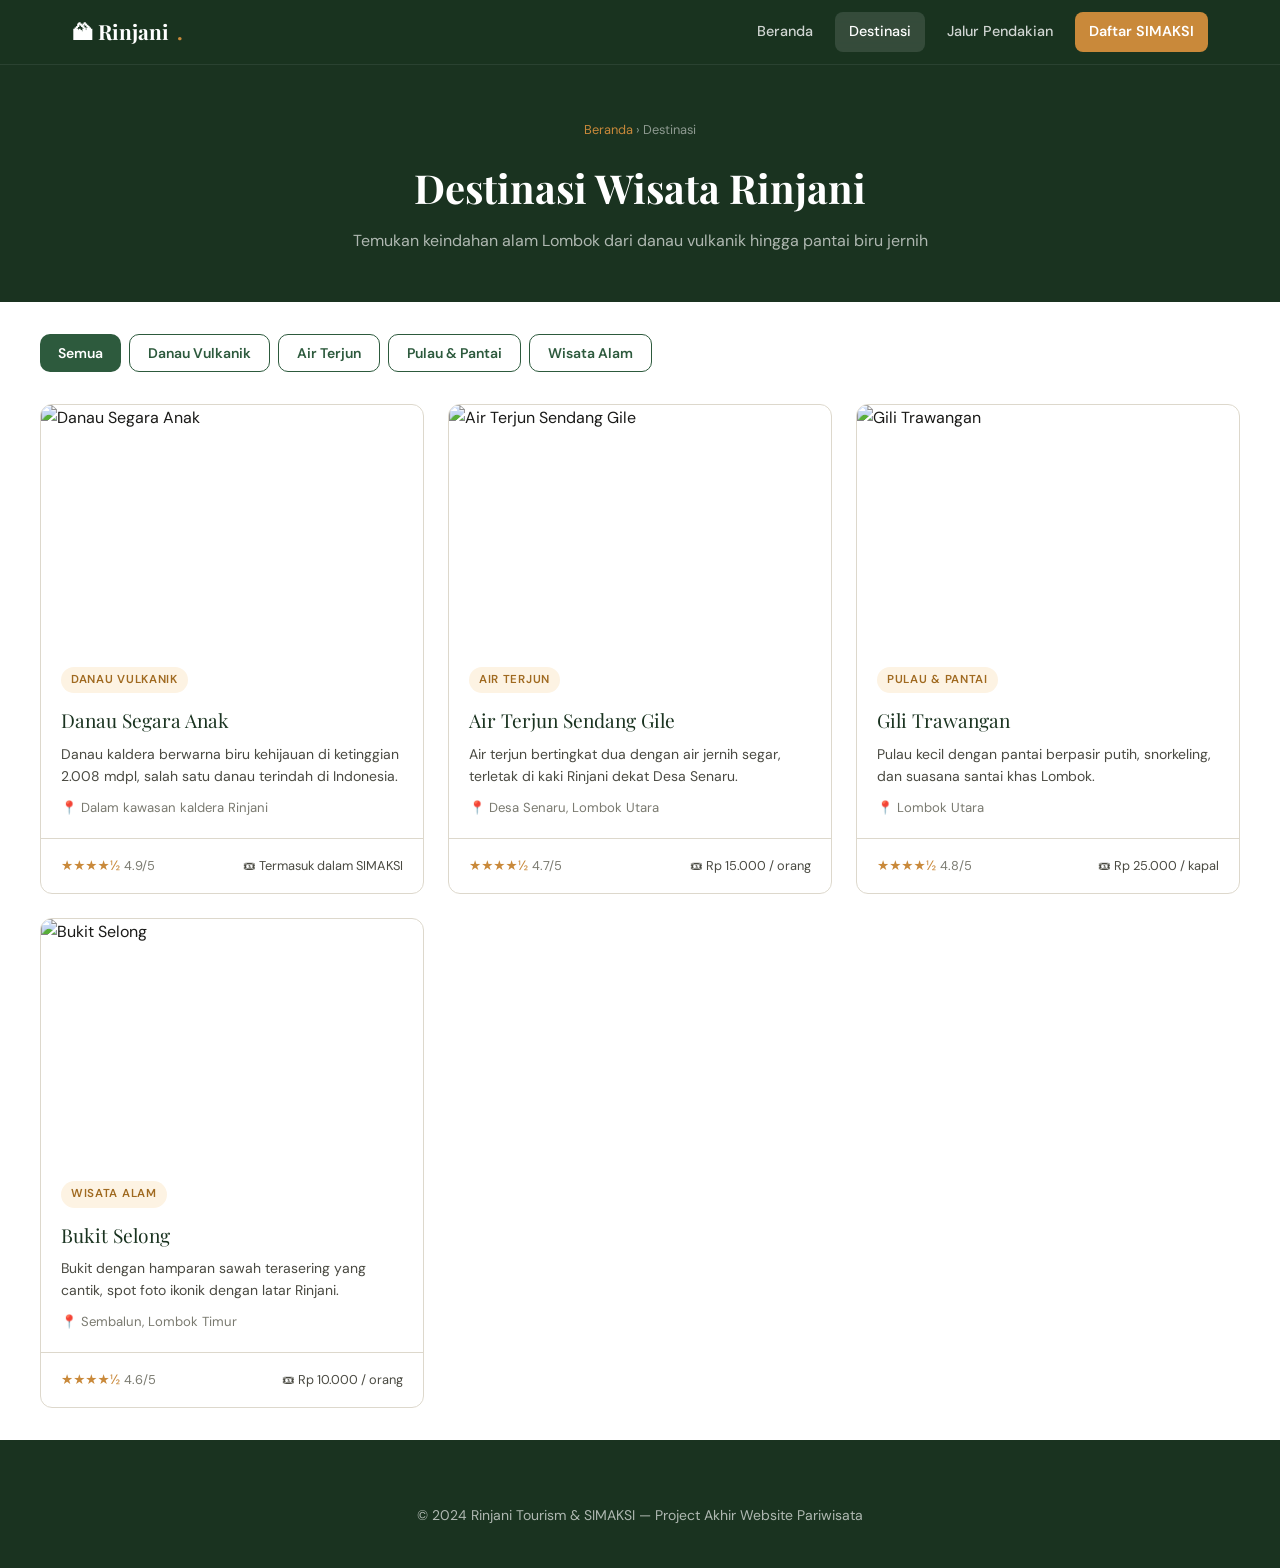
==== destinasi.html @ da2a02a0 "feat: add jalur and simaksi pages for hiking registration and quota checking" ====
<!DOCTYPE html>
<html lang="id">
<head>
  <meta charset="UTF-8">
  <meta name="viewport" content="width=device-width, initial-scale=1.0">
  <title>Destinasi Wisata — Rinjani</title>
  <link rel="stylesheet" href="css/style.css">
</head>
<body>

<nav class="nav">
  <div class="nav-inner">
    <a href="index.html" class="nav-logo">🏔 Rinjani<span>.</span></a>
    <div class="nav-links">
      <a href="index.html">Beranda</a>
      <a href="destinasi.html" class="active">Destinasi</a>
      <a href="jalur.html">Jalur Pendakian</a>
      <a href="simaksi.html" class="nav-cta">Daftar SIMAKSI</a>
    </div>
  </div>
</nav>

<div class="page-header">
  <div class="breadcrumb"><a href="index.html">Beranda</a> › Destinasi</div>
  <h1>Destinasi Wisata Rinjani</h1>
  <p>Temukan keindahan alam Lombok dari danau vulkanik hingga pantai biru jernih</p>
</div>

<!-- Filter Kategori -->
<section class="section section-alt" style="padding:2rem;">
  <div class="container">
    <div style="display:flex;gap:8px;flex-wrap:wrap;margin-bottom:2rem;" id="filter-bar">
      <button class="btn btn-green btn-sm active-filter" data-cat="semua" onclick="filterDest(this,'semua')">Semua</button>
    </div>
    <div class="grid-2" id="dest-grid"></div>
  </div>
</section>

<!-- Modal Detail -->
<div class="modal-overlay" id="modal-overlay" onclick="closeModal(event)">
  <div class="modal" id="modal-content"></div>
</div>

<footer class="footer">
  <div style="max-width:1200px;margin:0 auto;text-align:center;padding:1rem 0;">
    <p>© 2024 Rinjani Tourism & SIMAKSI — Project Akhir Website Pariwisata</p>
  </div>
</footer>

<div class="toast" id="toast"></div>
<script src="data/database.js"></script>
<script>
  DB.init();
  const dest = DB.getDestinasi();

  // Kumpulkan kategori unik
  const cats = ['semua', ...new Set(dest.map(d => d.kategori))];
  const filterBar = document.getElementById('filter-bar');
  filterBar.innerHTML = '';
  cats.forEach(c => {
    const isActive = c === 'semua';
    filterBar.innerHTML += `<button class="btn btn-sm ${isActive ? 'btn-green' : 'btn-outline'}" 
      style="${isActive ? '' : 'color:var(--green-mid);border-color:var(--green-mid);'}"
      data-cat="${c}" onclick="filterDest(this,'${c}')">${c === 'semua' ? 'Semua' : c}</button>`;
  });

  function renderDest(list) {
    const grid = document.getElementById('dest-grid');
    grid.innerHTML = '';
    list.forEach(d => {
      const stars = '★'.repeat(Math.floor(d.rating)) + (d.rating % 1 >= 0.5 ? '½' : '☆'.repeat(5 - Math.ceil(d.rating)));
      grid.innerHTML += `
      <div class="card fade-up" onclick="openModal('${d.id}')">
        <img class="card-img" src="${d.gambar}" alt="${d.nama}" loading="lazy" style="height:240px">
        <div class="card-body">
          <div class="card-tag amber">${d.kategori}</div>
          <div class="card-title">${d.nama}</div>
          <div class="card-text">${d.deskripsi}</div>
          <div style="margin-top:10px;font-size:0.82rem;color:var(--text-soft);">
            📍 ${d.lokasi}
          </div>
        </div>
        <div class="card-footer">
          <div class="rating">${stars} <span style="color:var(--text-soft);font-size:0.8rem;">${d.rating}/5</span></div>
          <div style="font-size:0.8rem;color:var(--text-mid);">🎟 ${d.tiket}</div>
        </div>
      </div>`;
    });
    if (list.length === 0) {
      grid.innerHTML = '<div style="text-align:center;padding:3rem;color:var(--text-soft);grid-column:1/-1;">Tidak ada destinasi ditemukan.</div>';
    }
  }

  function filterDest(btn, cat) {
    document.querySelectorAll('#filter-bar button').forEach(b => {
      b.className = 'btn btn-sm btn-outline';
      b.style.color = 'var(--green-mid)';
      b.style.borderColor = 'var(--green-mid)';
    });
    btn.className = 'btn btn-sm btn-green';
    btn.style.color = '';
    btn.style.borderColor = '';
    const filtered = cat === 'semua' ? dest : dest.filter(d => d.kategori === cat);
    renderDest(filtered);
  }

  function openModal(id) {
    const d = dest.find(x => x.id === id);
    if (!d) return;
    const stars = '★'.repeat(Math.floor(d.rating));
    document.getElementById('modal-content').innerHTML = `
      <button class="modal-close" onclick="closeModal()">✕</button>
      <img src="${d.gambar}" alt="${d.nama}" style="width:100%;height:200px;object-fit:cover;border-radius:8px;margin-bottom:1rem">
      <div style="display:inline-block;background:var(--amber-pale);color:var(--amber-dark);font-size:0.75rem;font-weight:600;padding:4px 10px;border-radius:100px;margin-bottom:0.75rem;">${d.kategori}</div>
      <h3>${d.nama}</h3>
      <div style="margin:0.5rem 0 1rem;">
        <span class="rating">${stars}</span>
        <span style="font-size:0.85rem;color:var(--text-soft);margin-left:4px;">${d.rating}/5</span>
      </div>
      <p style="font-size:0.9rem;color:var(--text-mid);margin-bottom:1rem;">${d.deskripsi}</p>
      <div style="background:var(--cream);border-radius:8px;padding:1rem;">
        <div style="display:grid;grid-template-columns:1fr 1fr;gap:0.5rem;font-size:0.875rem;">
          <div><span style="color:var(--text-soft);">Lokasi</span><br><strong>${d.lokasi}</strong></div>
          <div><span style="color:var(--text-soft);">Tiket Masuk</span><br><strong>${d.tiket}</strong></div>
        </div>
      </div>
      <div style="margin-top:1.25rem;display:flex;gap:8px;">
        <a href="simaksi.html" class="btn btn-primary btn-sm" style="flex:1;justify-content:center;">📋 Daftar SIMAKSI</a>
        <button class="btn btn-outline btn-sm" onclick="closeModal()" style="color:var(--text-mid);">Tutup</button>
      </div>`;
    document.getElementById('modal-overlay').classList.add('open');
  }

  function closeModal(e) {
    if (!e || e.target === document.getElementById('modal-overlay')) {
      document.getElementById('modal-overlay').classList.remove('open');
    }
  }

  // Handle anchor dari halaman lain
  renderDest(dest);
  if (location.hash) {
    const id = location.hash.replace('#','');
    setTimeout(() => openModal(id), 300);
  }
</script>
</body>
</html>
---- css/style.css ----
/* ============================================================
   STYLE.CSS — Rinjani Tourism & SIMAKSI
   Tema: Earthy Mountain — hijau gelap, amber, putih krem
   Font: Playfair Display + DM Sans
   ============================================================ */

@import url('https://fonts.googleapis.com/css2?family=Playfair+Display:wght@400;600;700&family=DM+Sans:wght@300;400;500;600&display=swap');

:root {
  --green-deep: #1a3320;
  --green-mid:  #2d5a3d;
  --green-soft: #4a7c5e;
  --green-pale: #e8f0eb;
  --amber:      #c9893a;
  --amber-dark: #a06a20;
  --amber-pale: #fdf3e3;
  --cream:      #f9f6f0;
  --white:      #ffffff;
  --text-dark:  #1a1a18;
  --text-mid:   #4a4a42;
  --text-soft:  #7a7a70;
  --border:     #ddd8cc;
  --red:        #c0392b;
  --font-display: 'Playfair Display', Georgia, serif;
  --font-body:    'DM Sans', system-ui, sans-serif;
  --shadow-sm: 0 1px 4px rgba(0,0,0,0.08);
  --shadow-md: 0 4px 16px rgba(0,0,0,0.10);
  --shadow-lg: 0 8px 32px rgba(0,0,0,0.14);
  --radius: 12px;
  --radius-sm: 6px;
}

*, *::before, *::after { box-sizing: border-box; margin: 0; padding: 0; }

body {
  font-family: var(--font-body);
  background: var(--cream);
  color: var(--text-dark);
  font-size: 16px;
  line-height: 1.6;
  min-height: 100vh;
}

/* ── NAVIGATION ──────────────────────────────────────────── */
.nav {
  position: fixed; top: 0; left: 0; right: 0; z-index: 1000;
  background: rgba(26, 51, 32, 0.96);
  backdrop-filter: blur(12px);
  border-bottom: 1px solid rgba(255,255,255,0.08);
}
.nav-inner {
  max-width: 1200px; margin: 0 auto;
  display: flex; align-items: center; justify-content: space-between;
  padding: 0 2rem; height: 64px;
}
.nav-logo {
  font-family: var(--font-display);
  font-size: 1.3rem; font-weight: 700;
  color: var(--white); text-decoration: none;
  display: flex; align-items: center; gap: 8px;
}
.nav-logo span { color: var(--amber); }
.nav-links { display: flex; align-items: center; gap: 8px; }
.nav-links a {
  color: rgba(255,255,255,0.80); text-decoration: none;
  font-size: 0.9rem; font-weight: 500;
  padding: 8px 14px; border-radius: 8px;
  transition: all 0.2s;
}
.nav-links a:hover, .nav-links a.active {
  background: rgba(255,255,255,0.12); color: var(--white);
}
.nav-cta {
  background: var(--amber) !important;
  color: var(--white) !important;
  border-radius: 8px !important;
  font-weight: 600 !important;
}
.nav-cta:hover { background: var(--amber-dark) !important; }

/* ── HERO ───────────────────────────────────────────────── */
.hero {
  min-height: 100vh;
  position: relative;
  display: flex; align-items: center;
  overflow: hidden;
}
.hero-bg {
  position: absolute; inset: 0;
  background: linear-gradient(135deg, #1a3320 0%, #2d5a3d 40%, #1a3320 100%);
}
.hero-bg::after {
  content: '';
  position: absolute; inset: 0;
  background: url('https://images.unsplash.com/photo-1506905925346-21bda4d32df4?w=1600&q=80') center/cover;
  opacity: 0.30;
  mix-blend-mode: luminosity;
}
.hero-content {
  position: relative; z-index: 1;
  max-width: 1200px; margin: 0 auto;
  padding: 0 2rem; padding-top: 80px;
}
.hero-badge {
  display: inline-flex; align-items: center; gap: 6px;
  background: rgba(201,137,58,0.20);
  border: 1px solid rgba(201,137,58,0.40);
  color: #f5c87a; font-size: 0.8rem; font-weight: 600;
  padding: 6px 14px; border-radius: 100px;
  letter-spacing: 0.08em; text-transform: uppercase;
  margin-bottom: 1.5rem;
}
.hero h1 {
  font-family: var(--font-display);
  font-size: clamp(3rem, 7vw, 5.5rem);
  font-weight: 700; color: var(--white);
  line-height: 1.1; margin-bottom: 1.5rem;
}
.hero h1 em { color: var(--amber); font-style: normal; }
.hero p {
  font-size: 1.15rem; color: rgba(255,255,255,0.75);
  max-width: 520px; margin-bottom: 2.5rem; font-weight: 300;
}
.hero-actions { display: flex; gap: 12px; flex-wrap: wrap; }
.btn {
  display: inline-flex; align-items: center; gap: 8px;
  padding: 14px 28px; border-radius: 10px;
  font-family: var(--font-body); font-size: 0.95rem; font-weight: 600;
  text-decoration: none; border: none; cursor: pointer;
  transition: all 0.2s; white-space: nowrap;
}
.btn-primary { background: var(--amber); color: var(--white); }
.btn-primary:hover { background: var(--amber-dark); transform: translateY(-1px); box-shadow: var(--shadow-md); }
.btn-outline { background: transparent; color: var(--white); border: 1.5px solid rgba(255,255,255,0.40); }
.btn-outline:hover { background: rgba(255,255,255,0.10); }
.btn-green { background: var(--green-mid); color: var(--white); }
.btn-green:hover { background: var(--green-deep); }
.btn-sm { padding: 9px 18px; font-size: 0.875rem; }

.hero-stats {
  display: flex; gap: 3rem;
  margin-top: 4rem; padding-top: 2rem;
  border-top: 1px solid rgba(255,255,255,0.15);
}
.hero-stat strong {
  display: block; font-family: var(--font-display);
  font-size: 2rem; color: var(--white); line-height: 1.1;
}
.hero-stat span { font-size: 0.8rem; color: rgba(255,255,255,0.55); text-transform: uppercase; letter-spacing: 0.06em; }

/* ── SECTIONS ───────────────────────────────────────────── */
.section { padding: 5rem 2rem; }
.section-alt { background: var(--white); }
.container { max-width: 1200px; margin: 0 auto; }
.section-header { text-align: center; margin-bottom: 3rem; }
.section-header h2 {
  font-family: var(--font-display);
  font-size: clamp(1.8rem, 3vw, 2.8rem);
  color: var(--green-deep); margin-bottom: 0.75rem;
}
.section-header p { color: var(--text-mid); font-size: 1.05rem; max-width: 560px; margin: 0 auto; }
.section-tag {
  display: inline-block; color: var(--amber); font-size: 0.8rem;
  font-weight: 600; text-transform: uppercase; letter-spacing: 0.1em;
  margin-bottom: 0.5rem;
}

/* ── CARDS ──────────────────────────────────────────────── */
.grid-3 { display: grid; grid-template-columns: repeat(auto-fit, minmax(300px, 1fr)); gap: 1.5rem; }
.grid-2 { display: grid; grid-template-columns: repeat(auto-fit, minmax(340px, 1fr)); gap: 1.5rem; }

.card {
  background: var(--white);
  border: 1px solid var(--border);
  border-radius: var(--radius);
  overflow: hidden;
  transition: all 0.25s;
  cursor: pointer;
}
.card:hover { transform: translateY(-4px); box-shadow: var(--shadow-lg); border-color: transparent; }
.card-img { width: 100%; height: 200px; object-fit: cover; display: block; }
.card-body { padding: 1.25rem; }
.card-tag {
  display: inline-block;
  background: var(--green-pale); color: var(--green-mid);
  font-size: 0.72rem; font-weight: 600; text-transform: uppercase;
  letter-spacing: 0.06em; padding: 4px 10px; border-radius: 100px;
  margin-bottom: 0.75rem;
}
.card-tag.amber { background: var(--amber-pale); color: var(--amber-dark); }
.card-title { font-family: var(--font-display); font-size: 1.2rem; color: var(--green-deep); margin-bottom: 0.4rem; }
.card-text { font-size: 0.875rem; color: var(--text-mid); line-height: 1.6; }
.card-footer {
  display: flex; align-items: center; justify-content: space-between;
  padding: 1rem 1.25rem;
  border-top: 1px solid var(--border);
}
.card-meta { display: flex; align-items: center; gap: 6px; font-size: 0.8rem; color: var(--text-soft); }

/* Badge tingkat kesulitan */
.badge {
  display: inline-block; padding: 3px 10px;
  border-radius: 100px; font-size: 0.72rem; font-weight: 600;
}
.badge-sedang { background: #fff8e1; color: #e65100; }
.badge-sulit { background: #fce4ec; color: #c62828; }
.badge-sangat-sulit { background: #1a3320; color: var(--amber); }
.badge-approved { background: #e8f5e9; color: #2e7d32; }
.badge-pending { background: #fff3e0; color: #e65100; }
.badge-rejected { background: #ffebee; color: #c62828; }

/* Rating stars */
.rating { color: var(--amber); font-size: 0.85rem; }

/* ── KUOTA INDICATOR ────────────────────────────────────── */
.kuota-bar { height: 6px; background: var(--border); border-radius: 3px; overflow: hidden; margin: 6px 0; }
.kuota-fill { height: 100%; border-radius: 3px; transition: width 0.4s; }
.kuota-full { background: var(--red); }
.kuota-warn { background: var(--amber); }
.kuota-ok   { background: var(--green-soft); }

/* ── FORM ───────────────────────────────────────────────── */
.form-card {
  background: var(--white); border: 1px solid var(--border);
  border-radius: var(--radius); padding: 2rem; box-shadow: var(--shadow-sm);
}
.form-title {
  font-family: var(--font-display);
  font-size: 1.5rem; color: var(--green-deep); margin-bottom: 1.5rem;
}
.form-group { margin-bottom: 1.25rem; }
.form-group label {
  display: block; font-size: 0.875rem; font-weight: 600;
  color: var(--text-dark); margin-bottom: 6px;
}
.form-group label span { color: var(--red); }
.form-group input, .form-group select, .form-group textarea {
  width: 100%; padding: 11px 14px;
  border: 1.5px solid var(--border); border-radius: 8px;
  font-family: var(--font-body); font-size: 0.9rem; color: var(--text-dark);
  background: var(--cream); transition: border-color 0.2s;
}
.form-group input:focus, .form-group select:focus, .form-group textarea:focus {
  outline: none; border-color: var(--green-mid);
  background: var(--white);
}
.form-row { display: grid; grid-template-columns: 1fr 1fr; gap: 1rem; }
.form-hint { font-size: 0.78rem; color: var(--text-soft); margin-top: 4px; }
.form-error { font-size: 0.78rem; color: var(--red); margin-top: 4px; display: none; }

/* Multi-step form */
.steps-indicator {
  display: flex; align-items: center; margin-bottom: 2rem; gap: 0;
}
.step-item {
  display: flex; align-items: center; flex: 1;
}
.step-circle {
  width: 32px; height: 32px; border-radius: 50%;
  display: flex; align-items: center; justify-content: center;
  font-size: 0.8rem; font-weight: 700; flex-shrink: 0;
  border: 2px solid var(--border); color: var(--text-soft);
  background: var(--white); transition: all 0.3s; z-index: 1;
}
.step-item.active .step-circle { border-color: var(--green-mid); color: var(--green-mid); background: var(--green-pale); }
.step-item.done .step-circle { background: var(--green-mid); border-color: var(--green-mid); color: var(--white); }
.step-line {
  flex: 1; height: 2px; background: var(--border);
  margin: 0 -1px; transition: background 0.3s;
}
.step-item.done + .step-item .step-line { background: var(--green-mid); }
.step-label { font-size: 0.72rem; color: var(--text-soft); margin-top: 6px; white-space: nowrap; }

/* Anggota group table */
.anggota-table { width: 100%; border-collapse: collapse; margin-top: 0.75rem; font-size: 0.875rem; }
.anggota-table th { padding: 8px 10px; background: var(--green-pale); color: var(--green-deep); font-weight: 600; text-align: left; }
.anggota-table td { padding: 8px 10px; border-bottom: 1px solid var(--border); }
.anggota-table input { padding: 6px 8px; border: 1px solid var(--border); border-radius: 6px; font-size: 0.85rem; width: 100%; background: var(--cream); }

/* ── MODALS / ALERTS ────────────────────────────────────── */
.modal-overlay {
  position: fixed; inset: 0; background: rgba(0,0,0,0.5);
  z-index: 2000; display: flex; align-items: center; justify-content: center;
  padding: 1rem; opacity: 0; pointer-events: none; transition: opacity 0.2s;
}
.modal-overlay.open { opacity: 1; pointer-events: auto; }
.modal {
  background: var(--white); border-radius: var(--radius);
  padding: 2rem; max-width: 520px; width: 100%;
  transform: scale(0.95); transition: transform 0.2s;
  max-height: 90vh; overflow-y: auto;
}
.modal-overlay.open .modal { transform: scale(1); }
.modal h3 { font-family: var(--font-display); font-size: 1.3rem; color: var(--green-deep); margin-bottom: 1rem; }
.modal-close { float: right; background: none; border: none; font-size: 1.2rem; cursor: pointer; color: var(--text-soft); }

.alert {
  padding: 12px 16px; border-radius: 8px; margin-bottom: 1rem;
  font-size: 0.875rem; display: flex; align-items: flex-start; gap: 8px;
}
.alert-success { background: #e8f5e9; color: #2e7d32; border: 1px solid #a5d6a7; }
.alert-error   { background: #ffebee; color: #c62828; border: 1px solid #ef9a9a; }
.alert-info    { background: var(--green-pale); color: var(--green-deep); border: 1px solid #b2dfdb; }

/* ── ADMIN DASHBOARD ────────────────────────────────────── */
.admin-layout { display: flex; min-height: 100vh; }
.admin-sidebar {
  width: 240px; flex-shrink: 0;
  background: var(--green-deep);
  padding: 0; position: fixed; top: 0; left: 0;
  height: 100vh; overflow-y: auto; z-index: 100;
}
.admin-sidebar-logo {
  padding: 1.5rem;
  font-family: var(--font-display);
  font-size: 1.1rem; color: var(--white);
  border-bottom: 1px solid rgba(255,255,255,0.1);
}
.admin-sidebar-logo small { display: block; font-family: var(--font-body); font-size: 0.75rem; color: rgba(255,255,255,0.5); font-weight: 400; }
.admin-nav { padding: 1rem 0; }
.admin-nav a {
  display: flex; align-items: center; gap: 10px;
  padding: 11px 1.5rem; text-decoration: none;
  color: rgba(255,255,255,0.65); font-size: 0.875rem; font-weight: 500;
  transition: all 0.2s;
}
.admin-nav a:hover, .admin-nav a.active {
  background: rgba(255,255,255,0.10); color: var(--white);
}
.admin-nav a.active { border-right: 3px solid var(--amber); }
.admin-main { margin-left: 240px; flex: 1; padding: 2rem; background: #f2efe8; min-height: 100vh; }
.admin-header {
  display: flex; align-items: center; justify-content: space-between;
  margin-bottom: 2rem; padding-bottom: 1rem; border-bottom: 1px solid var(--border);
}
.admin-header h1 { font-family: var(--font-display); font-size: 1.5rem; color: var(--green-deep); }

.stat-cards { display: grid; grid-template-columns: repeat(auto-fit, minmax(200px, 1fr)); gap: 1rem; margin-bottom: 2rem; }
.stat-card {
  background: var(--white); border-radius: var(--radius);
  padding: 1.25rem; border: 1px solid var(--border);
}
.stat-card .stat-label { font-size: 0.78rem; font-weight: 600; text-transform: uppercase; letter-spacing: 0.06em; color: var(--text-soft); }
.stat-card .stat-val { font-family: var(--font-display); font-size: 2rem; color: var(--green-deep); line-height: 1.1; margin: 6px 0 2px; }
.stat-card .stat-sub { font-size: 0.8rem; color: var(--text-soft); }

/* Table admin */
.data-table { width: 100%; border-collapse: collapse; font-size: 0.875rem; }
.data-table th {
  padding: 10px 14px; background: var(--green-pale);
  color: var(--green-deep); font-weight: 600; text-align: left;
  border-bottom: 2px solid var(--border);
}
.data-table td { padding: 12px 14px; border-bottom: 1px solid var(--border); color: var(--text-mid); }
.data-table tr:hover td { background: #f9f7f3; }
.table-wrap {
  background: var(--white); border: 1px solid var(--border);
  border-radius: var(--radius); overflow: hidden;
}
.table-header {
  display: flex; align-items: center; justify-content: space-between;
  padding: 1rem 1.25rem; border-bottom: 1px solid var(--border);
}
.table-header h3 { font-family: var(--font-display); font-size: 1.1rem; color: var(--green-deep); }

/* ── PAGE LAYOUT ────────────────────────────────────────── */
.page-header {
  background: var(--green-deep);
  padding: 120px 2rem 3rem;
  text-align: center;
}
.page-header h1 { font-family: var(--font-display); font-size: 2.5rem; color: var(--white); margin-bottom: 0.5rem; }
.page-header p { color: rgba(255,255,255,0.65); font-size: 1rem; }
.breadcrumb { font-size: 0.8rem; color: rgba(255,255,255,0.50); margin-bottom: 1rem; }
.breadcrumb a { color: var(--amber); text-decoration: none; }

/* ── FOOTER ─────────────────────────────────────────────── */
.footer {
  background: var(--green-deep); color: rgba(255,255,255,0.65);
  padding: 3rem 2rem 1.5rem;
}
.footer-grid {
  max-width: 1200px; margin: 0 auto;
  display: grid; grid-template-columns: 2fr 1fr 1fr; gap: 3rem;
  padding-bottom: 2rem; margin-bottom: 2rem;
  border-bottom: 1px solid rgba(255,255,255,0.10);
}
.footer-brand { font-family: var(--font-display); font-size: 1.2rem; color: var(--white); margin-bottom: 0.5rem; }
.footer-brand span { color: var(--amber); }
.footer p { font-size: 0.875rem; line-height: 1.7; }
.footer h4 { color: var(--white); font-size: 0.9rem; font-weight: 600; margin-bottom: 0.75rem; }
.footer ul { list-style: none; }
.footer ul li { margin-bottom: 6px; }
.footer ul li a { color: rgba(255,255,255,0.60); text-decoration: none; font-size: 0.875rem; transition: color 0.2s; }
.footer ul li a:hover { color: var(--amber); }
.footer-bottom { max-width: 1200px; margin: 0 auto; text-align: center; font-size: 0.8rem; }

/* ── RESPONSIVE ─────────────────────────────────────────── */
@media (max-width: 768px) {
  .hero h1 { font-size: 2.5rem; }
  .hero-stats { gap: 1.5rem; flex-wrap: wrap; }
  .form-row { grid-template-columns: 1fr; }
  .admin-sidebar { transform: translateX(-100%); }
  .admin-main { margin-left: 0; }
  .footer-grid { grid-template-columns: 1fr; gap: 2rem; }
  .nav-links { display: none; }
}

/* ── UTILS ──────────────────────────────────────────────── */
.text-center { text-align: center; }
.mt-1 { margin-top: 0.5rem; }
.mt-2 { margin-top: 1rem; }
.mt-3 { margin-top: 1.5rem; }
.mb-2 { margin-bottom: 1rem; }
.hidden { display: none !important; }
.w-full { width: 100%; }
.divider { height: 1px; background: var(--border); margin: 1.5rem 0; }

/* Animasi fade in */
@keyframes fadeUp {
  from { opacity: 0; transform: translateY(20px); }
  to   { opacity: 1; transform: translateY(0); }
}
.fade-up { animation: fadeUp 0.5s ease forwards; }

/* Toast notification */
.toast {
  position: fixed; bottom: 2rem; right: 2rem; z-index: 9999;
  background: var(--green-deep); color: var(--white);
  padding: 12px 20px; border-radius: 10px;
  font-size: 0.875rem; box-shadow: var(--shadow-lg);
  transform: translateY(100px); opacity: 0;
  transition: all 0.3s; max-width: 320px;
}
.toast.show { transform: translateY(0); opacity: 1; }
.toast.success { background: #2e7d32; }
.toast.error { background: var(--red); }

/* Kuota warna indikator */
.kuota-badge { font-size: 0.75rem; font-weight: 600; padding: 2px 8px; border-radius: 4px; }
.kuota-full-badge { background: #ffebee; color: #c62828; }
.kuota-warn-badge { background: #fff8e1; color: #e65100; }
.kuota-ok-badge   { background: #e8f5e9; color: #2e7d32; }
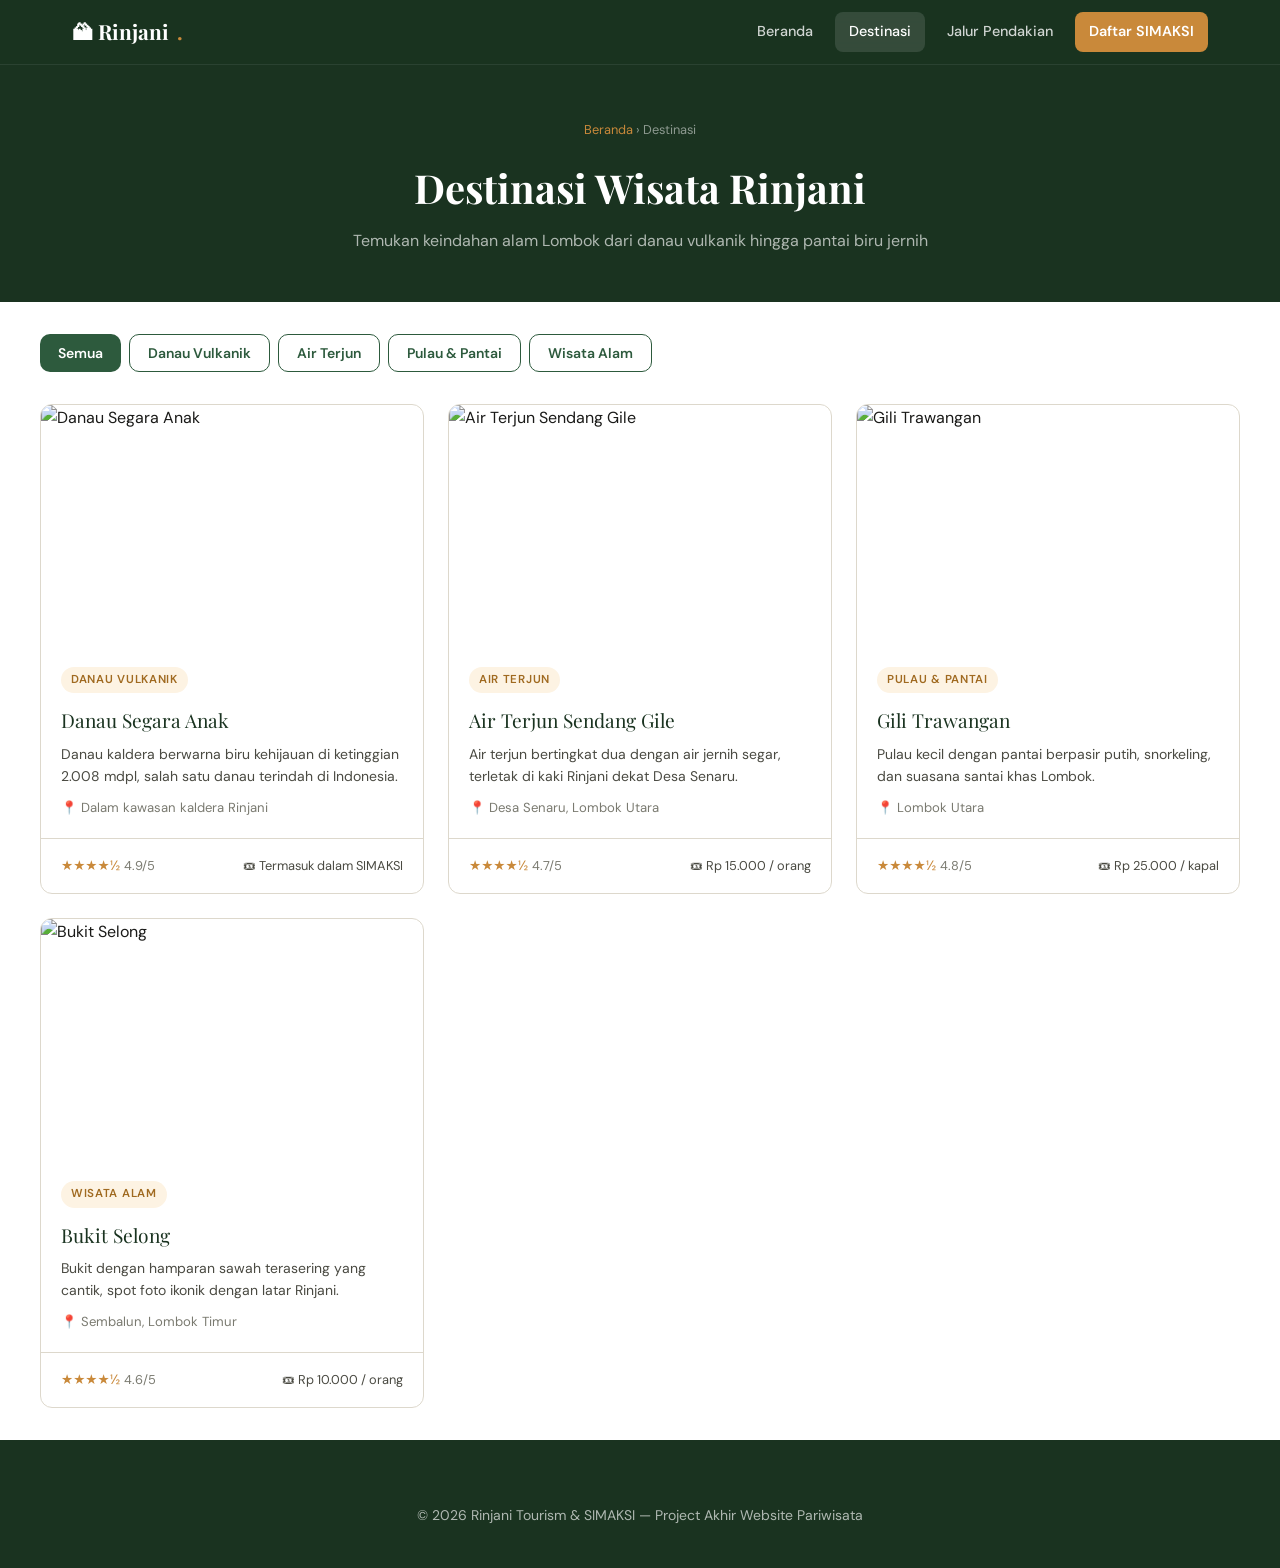
==== commit 36bb7505: "Refactor code structure for improved readability and maintainability" ====
--- a/destinasi.html
+++ b/destinasi.html
@@ -1,75 +1,97 @@
-<!DOCTYPE html>
+<!doctype html>
 <html lang="id">
-<head>
-  <meta charset="UTF-8">
-  <meta name="viewport" content="width=device-width, initial-scale=1.0">
-  <title>Destinasi Wisata — Rinjani</title>
-  <link rel="stylesheet" href="css/style.css">
-</head>
-<body>
+  <head>
+    <meta charset="UTF-8" />
+    <meta name="viewport" content="width=device-width, initial-scale=1.0" />
+    <title>Destinasi Wisata — Rinjani</title>
+    <link rel="stylesheet" href="css/style.css" />
+  </head>
+  <body>
+    <nav class="nav">
+      <div class="nav-inner">
+        <a href="index.html" class="nav-logo">🏔 Rinjani<span>.</span></a>
+        <div class="nav-links">
+          <a href="index.html">Beranda</a>
+          <a href="destinasi.html" class="active">Destinasi</a>
+          <a href="jalur.html">Jalur Pendakian</a>
+          <a href="simaksi.html" class="nav-cta">Daftar SIMAKSI</a>
+        </div>
+      </div>
+    </nav>
 
-<nav class="nav">
-  <div class="nav-inner">
-    <a href="index.html" class="nav-logo">🏔 Rinjani<span>.</span></a>
-    <div class="nav-links">
-      <a href="index.html">Beranda</a>
-      <a href="destinasi.html" class="active">Destinasi</a>
-      <a href="jalur.html">Jalur Pendakian</a>
-      <a href="simaksi.html" class="nav-cta">Daftar SIMAKSI</a>
+    <div class="page-header">
+      <div class="breadcrumb"><a href="index.html">Beranda</a> › Destinasi</div>
+      <h1>Destinasi Wisata Rinjani</h1>
+      <p>
+        Temukan keindahan alam Lombok dari danau vulkanik hingga pantai biru
+        jernih
+      </p>
     </div>
-  </div>
-</nav>
 
-<div class="page-header">
-  <div class="breadcrumb"><a href="index.html">Beranda</a> › Destinasi</div>
-  <h1>Destinasi Wisata Rinjani</h1>
-  <p>Temukan keindahan alam Lombok dari danau vulkanik hingga pantai biru jernih</p>
-</div>
+    <!-- Filter Kategori -->
+    <section class="section section-alt" style="padding: 2rem">
+      <div class="container">
+        <div
+          style="display: flex; gap: 8px; flex-wrap: wrap; margin-bottom: 2rem"
+          id="filter-bar"
+        >
+          <button
+            class="btn btn-green btn-sm active-filter"
+            data-cat="semua"
+            onclick="filterDest(this, 'semua')"
+          >
+            Semua
+          </button>
+        </div>
+        <div class="grid-2" id="dest-grid"></div>
+      </div>
+    </section>
 
-<!-- Filter Kategori -->
-<section class="section section-alt" style="padding:2rem;">
-  <div class="container">
-    <div style="display:flex;gap:8px;flex-wrap:wrap;margin-bottom:2rem;" id="filter-bar">
-      <button class="btn btn-green btn-sm active-filter" data-cat="semua" onclick="filterDest(this,'semua')">Semua</button>
+    <!-- Modal Detail -->
+    <div class="modal-overlay" id="modal-overlay" onclick="closeModal(event)">
+      <div class="modal" id="modal-content"></div>
     </div>
-    <div class="grid-2" id="dest-grid"></div>
-  </div>
-</section>
 
-<!-- Modal Detail -->
-<div class="modal-overlay" id="modal-overlay" onclick="closeModal(event)">
-  <div class="modal" id="modal-content"></div>
-</div>
+    <footer class="footer">
+      <div
+        style="
+          max-width: 1200px;
+          margin: 0 auto;
+          text-align: center;
+          padding: 1rem 0;
+        "
+      >
+        <p>
+          © 2026 Rinjani Tourism & SIMAKSI — Project Akhir Website Pariwisata
+        </p>
+      </div>
+    </footer>
 
-<footer class="footer">
-  <div style="max-width:1200px;margin:0 auto;text-align:center;padding:1rem 0;">
-    <p>© 2024 Rinjani Tourism & SIMAKSI — Project Akhir Website Pariwisata</p>
-  </div>
-</footer>
+    <div class="toast" id="toast"></div>
+    <script src="data/database.js"></script>
+    <script>
+      DB.init();
+      const dest = DB.getDestinasi();
 
-<div class="toast" id="toast"></div>
-<script src="data/database.js"></script>
-<script>
-  DB.init();
-  const dest = DB.getDestinasi();
+      // Kumpulkan kategori unik
+      const cats = ["semua", ...new Set(dest.map((d) => d.kategori))];
+      const filterBar = document.getElementById("filter-bar");
+      filterBar.innerHTML = "";
+      cats.forEach((c) => {
+        const isActive = c === "semua";
+        filterBar.innerHTML += `<button class="btn btn-sm ${isActive ? "btn-green" : "btn-outline"}" 
+      style="${isActive ? "" : "color:var(--green-mid);border-color:var(--green-mid);"}"
+      data-cat="${c}" onclick="filterDest(this,'${c}')">${c === "semua" ? "Semua" : c}</button>`;
+      });
 
-  // Kumpulkan kategori unik
-  const cats = ['semua', ...new Set(dest.map(d => d.kategori))];
-  const filterBar = document.getElementById('filter-bar');
-  filterBar.innerHTML = '';
-  cats.forEach(c => {
-    const isActive = c === 'semua';
-    filterBar.innerHTML += `<button class="btn btn-sm ${isActive ? 'btn-green' : 'btn-outline'}" 
-      style="${isActive ? '' : 'color:var(--green-mid);border-color:var(--green-mid);'}"
-      data-cat="${c}" onclick="filterDest(this,'${c}')">${c === 'semua' ? 'Semua' : c}</button>`;
-  });
-
-  function renderDest(list) {
-    const grid = document.getElementById('dest-grid');
-    grid.innerHTML = '';
-    list.forEach(d => {
-      const stars = '★'.repeat(Math.floor(d.rating)) + (d.rating % 1 >= 0.5 ? '½' : '☆'.repeat(5 - Math.ceil(d.rating)));
-      grid.innerHTML += `
+      function renderDest(list) {
+        const grid = document.getElementById("dest-grid");
+        grid.innerHTML = "";
+        list.forEach((d) => {
+          const stars =
+            "★".repeat(Math.floor(d.rating)) +
+            (d.rating % 1 >= 0.5 ? "½" : "☆".repeat(5 - Math.ceil(d.rating)));
+          grid.innerHTML += `
       <div class="card fade-up" onclick="openModal('${d.id}')">
         <img class="card-img" src="${d.gambar}" alt="${d.nama}" loading="lazy" style="height:240px">
         <div class="card-body">
@@ -85,30 +107,32 @@
           <div style="font-size:0.8rem;color:var(--text-mid);">🎟 ${d.tiket}</div>
         </div>
       </div>`;
-    });
-    if (list.length === 0) {
-      grid.innerHTML = '<div style="text-align:center;padding:3rem;color:var(--text-soft);grid-column:1/-1;">Tidak ada destinasi ditemukan.</div>';
-    }
-  }
+        });
+        if (list.length === 0) {
+          grid.innerHTML =
+            '<div style="text-align:center;padding:3rem;color:var(--text-soft);grid-column:1/-1;">Tidak ada destinasi ditemukan.</div>';
+        }
+      }
 
-  function filterDest(btn, cat) {
-    document.querySelectorAll('#filter-bar button').forEach(b => {
-      b.className = 'btn btn-sm btn-outline';
-      b.style.color = 'var(--green-mid)';
-      b.style.borderColor = 'var(--green-mid)';
-    });
-    btn.className = 'btn btn-sm btn-green';
-    btn.style.color = '';
-    btn.style.borderColor = '';
-    const filtered = cat === 'semua' ? dest : dest.filter(d => d.kategori === cat);
-    renderDest(filtered);
-  }
+      function filterDest(btn, cat) {
+        document.querySelectorAll("#filter-bar button").forEach((b) => {
+          b.className = "btn btn-sm btn-outline";
+          b.style.color = "var(--green-mid)";
+          b.style.borderColor = "var(--green-mid)";
+        });
+        btn.className = "btn btn-sm btn-green";
+        btn.style.color = "";
+        btn.style.borderColor = "";
+        const filtered =
+          cat === "semua" ? dest : dest.filter((d) => d.kategori === cat);
+        renderDest(filtered);
+      }
 
-  function openModal(id) {
-    const d = dest.find(x => x.id === id);
-    if (!d) return;
-    const stars = '★'.repeat(Math.floor(d.rating));
-    document.getElementById('modal-content').innerHTML = `
+      function openModal(id) {
+        const d = dest.find((x) => x.id === id);
+        if (!d) return;
+        const stars = "★".repeat(Math.floor(d.rating));
+        document.getElementById("modal-content").innerHTML = `
       <button class="modal-close" onclick="closeModal()">✕</button>
       <img src="${d.gambar}" alt="${d.nama}" style="width:100%;height:200px;object-fit:cover;border-radius:8px;margin-bottom:1rem">
       <div style="display:inline-block;background:var(--amber-pale);color:var(--amber-dark);font-size:0.75rem;font-weight:600;padding:4px 10px;border-radius:100px;margin-bottom:0.75rem;">${d.kategori}</div>
@@ -128,21 +152,21 @@
         <a href="simaksi.html" class="btn btn-primary btn-sm" style="flex:1;justify-content:center;">📋 Daftar SIMAKSI</a>
         <button class="btn btn-outline btn-sm" onclick="closeModal()" style="color:var(--text-mid);">Tutup</button>
       </div>`;
-    document.getElementById('modal-overlay').classList.add('open');
-  }
+        document.getElementById("modal-overlay").classList.add("open");
+      }
 
-  function closeModal(e) {
-    if (!e || e.target === document.getElementById('modal-overlay')) {
-      document.getElementById('modal-overlay').classList.remove('open');
-    }
-  }
+      function closeModal(e) {
+        if (!e || e.target === document.getElementById("modal-overlay")) {
+          document.getElementById("modal-overlay").classList.remove("open");
+        }
+      }
 
-  // Handle anchor dari halaman lain
-  renderDest(dest);
-  if (location.hash) {
-    const id = location.hash.replace('#','');
-    setTimeout(() => openModal(id), 300);
-  }
-</script>
-</body>
+      // Handle anchor dari halaman lain
+      renderDest(dest);
+      if (location.hash) {
+        const id = location.hash.replace("#", "");
+        setTimeout(() => openModal(id), 300);
+      }
+    </script>
+  </body>
 </html>
--- a/css/style.css
+++ b/css/style.css
@@ -4,33 +4,39 @@
    Font: Playfair Display + DM Sans
    ============================================================ */
 
-@import url('https://fonts.googleapis.com/css2?family=Playfair+Display:wght@400;600;700&family=DM+Sans:wght@300;400;500;600&display=swap');
+@import url("https://fonts.googleapis.com/css2?family=Playfair+Display:wght@400;600;700&family=DM+Sans:wght@300;400;500;600&display=swap");
 
 :root {
   --green-deep: #1a3320;
-  --green-mid:  #2d5a3d;
+  --green-mid: #2d5a3d;
   --green-soft: #4a7c5e;
   --green-pale: #e8f0eb;
-  --amber:      #c9893a;
+  --amber: #c9893a;
   --amber-dark: #a06a20;
   --amber-pale: #fdf3e3;
-  --cream:      #f9f6f0;
-  --white:      #ffffff;
-  --text-dark:  #1a1a18;
-  --text-mid:   #4a4a42;
-  --text-soft:  #7a7a70;
-  --border:     #ddd8cc;
-  --red:        #c0392b;
-  --font-display: 'Playfair Display', Georgia, serif;
-  --font-body:    'DM Sans', system-ui, sans-serif;
-  --shadow-sm: 0 1px 4px rgba(0,0,0,0.08);
-  --shadow-md: 0 4px 16px rgba(0,0,0,0.10);
-  --shadow-lg: 0 8px 32px rgba(0,0,0,0.14);
+  --cream: #f9f6f0;
+  --white: #ffffff;
+  --text-dark: #1a1a18;
+  --text-mid: #4a4a42;
+  --text-soft: #7a7a70;
+  --border: #ddd8cc;
+  --red: #c0392b;
+  --font-display: "Playfair Display", Georgia, serif;
+  --font-body: "DM Sans", system-ui, sans-serif;
+  --shadow-sm: 0 1px 4px rgba(0, 0, 0, 0.08);
+  --shadow-md: 0 4px 16px rgba(0, 0, 0, 0.1);
+  --shadow-lg: 0 8px 32px rgba(0, 0, 0, 0.14);
   --radius: 12px;
   --radius-sm: 6px;
 }
 
-*, *::before, *::after { box-sizing: border-box; margin: 0; padding: 0; }
+*,
+*::before,
+*::after {
+  box-sizing: border-box;
+  margin: 0;
+  padding: 0;
+}
 
 body {
   font-family: var(--font-body);
@@ -39,36 +45,71 @@
   font-size: 16px;
   line-height: 1.6;
   min-height: 100vh;
+  display: flex;
+  flex-direction: column;
+}
+
+/* Semua section/page-header mengisi ruang, footer otomatis ke bawah */
+.page-header,
+.section,
+.hero {
+  flex-shrink: 0;
+}
+.footer {
+  margin-top: auto;
 }
 
 /* ── NAVIGATION ──────────────────────────────────────────── */
 .nav {
-  position: fixed; top: 0; left: 0; right: 0; z-index: 1000;
+  position: fixed;
+  top: 0;
+  left: 0;
+  right: 0;
+  z-index: 1000;
   background: rgba(26, 51, 32, 0.96);
   backdrop-filter: blur(12px);
-  border-bottom: 1px solid rgba(255,255,255,0.08);
+  border-bottom: 1px solid rgba(255, 255, 255, 0.08);
 }
 .nav-inner {
-  max-width: 1200px; margin: 0 auto;
-  display: flex; align-items: center; justify-content: space-between;
-  padding: 0 2rem; height: 64px;
+  max-width: 1200px;
+  margin: 0 auto;
+  display: flex;
+  align-items: center;
+  justify-content: space-between;
+  padding: 0 2rem;
+  height: 64px;
 }
 .nav-logo {
   font-family: var(--font-display);
-  font-size: 1.3rem; font-weight: 700;
-  color: var(--white); text-decoration: none;
-  display: flex; align-items: center; gap: 8px;
-}
-.nav-logo span { color: var(--amber); }
-.nav-links { display: flex; align-items: center; gap: 8px; }
+  font-size: 1.3rem;
+  font-weight: 700;
+  color: var(--white);
+  text-decoration: none;
+  display: flex;
+  align-items: center;
+  gap: 8px;
+}
+.nav-logo span {
+  color: var(--amber);
+}
+.nav-links {
+  display: flex;
+  align-items: center;
+  gap: 8px;
+}
 .nav-links a {
-  color: rgba(255,255,255,0.80); text-decoration: none;
-  font-size: 0.9rem; font-weight: 500;
-  padding: 8px 14px; border-radius: 8px;
+  color: rgba(255, 255, 255, 0.8);
+  text-decoration: none;
+  font-size: 0.9rem;
+  font-weight: 500;
+  padding: 8px 14px;
+  border-radius: 8px;
   transition: all 0.2s;
 }
-.nav-links a:hover, .nav-links a.active {
-  background: rgba(255,255,255,0.12); color: var(--white);
+.nav-links a:hover,
+.nav-links a.active {
+  background: rgba(255, 255, 255, 0.12);
+  color: var(--white);
 }
 .nav-cta {
   background: var(--amber) !important;
@@ -76,98 +117,192 @@
   border-radius: 8px !important;
   font-weight: 600 !important;
 }
-.nav-cta:hover { background: var(--amber-dark) !important; }
+.nav-cta:hover {
+  background: var(--amber-dark) !important;
+}
 
 /* ── HERO ───────────────────────────────────────────────── */
 .hero {
   min-height: 100vh;
   position: relative;
-  display: flex; align-items: center;
+  display: flex;
+  align-items: center;
   overflow: hidden;
 }
 .hero-bg {
-  position: absolute; inset: 0;
+  position: absolute;
+  inset: 0;
   background: linear-gradient(135deg, #1a3320 0%, #2d5a3d 40%, #1a3320 100%);
 }
 .hero-bg::after {
-  content: '';
-  position: absolute; inset: 0;
-  background: url('https://images.unsplash.com/photo-1506905925346-21bda4d32df4?w=1600&q=80') center/cover;
-  opacity: 0.30;
+  content: "";
+  position: absolute;
+  inset: 0;
+  background: url("https://images.unsplash.com/photo-1506905925346-21bda4d32df4?w=1600&q=80")
+    center/cover;
+  opacity: 0.3;
   mix-blend-mode: luminosity;
 }
 .hero-content {
-  position: relative; z-index: 1;
-  max-width: 1200px; margin: 0 auto;
-  padding: 0 2rem; padding-top: 80px;
+  position: relative;
+  z-index: 1;
+  max-width: 1200px;
+  margin: 0 auto;
+  padding: 0 2rem;
+  padding-top: 80px;
 }
 .hero-badge {
-  display: inline-flex; align-items: center; gap: 6px;
-  background: rgba(201,137,58,0.20);
-  border: 1px solid rgba(201,137,58,0.40);
-  color: #f5c87a; font-size: 0.8rem; font-weight: 600;
-  padding: 6px 14px; border-radius: 100px;
-  letter-spacing: 0.08em; text-transform: uppercase;
+  display: inline-flex;
+  align-items: center;
+  gap: 6px;
+  background: rgba(201, 137, 58, 0.2);
+  border: 1px solid rgba(201, 137, 58, 0.4);
+  color: #f5c87a;
+  font-size: 0.8rem;
+  font-weight: 600;
+  padding: 6px 14px;
+  border-radius: 100px;
+  letter-spacing: 0.08em;
+  text-transform: uppercase;
   margin-bottom: 1.5rem;
 }
 .hero h1 {
   font-family: var(--font-display);
   font-size: clamp(3rem, 7vw, 5.5rem);
-  font-weight: 700; color: var(--white);
-  line-height: 1.1; margin-bottom: 1.5rem;
-}
-.hero h1 em { color: var(--amber); font-style: normal; }
+  font-weight: 700;
+  color: var(--white);
+  line-height: 1.1;
+  margin-bottom: 1.5rem;
+}
+.hero h1 em {
+  color: var(--amber);
+  font-style: normal;
+}
 .hero p {
-  font-size: 1.15rem; color: rgba(255,255,255,0.75);
-  max-width: 520px; margin-bottom: 2.5rem; font-weight: 300;
-}
-.hero-actions { display: flex; gap: 12px; flex-wrap: wrap; }
+  font-size: 1.15rem;
+  color: rgba(255, 255, 255, 0.75);
+  max-width: 520px;
+  margin-bottom: 2.5rem;
+  font-weight: 300;
+}
+.hero-actions {
+  display: flex;
+  gap: 12px;
+  flex-wrap: wrap;
+}
 .btn {
-  display: inline-flex; align-items: center; gap: 8px;
-  padding: 14px 28px; border-radius: 10px;
-  font-family: var(--font-body); font-size: 0.95rem; font-weight: 600;
-  text-decoration: none; border: none; cursor: pointer;
-  transition: all 0.2s; white-space: nowrap;
-}
-.btn-primary { background: var(--amber); color: var(--white); }
-.btn-primary:hover { background: var(--amber-dark); transform: translateY(-1px); box-shadow: var(--shadow-md); }
-.btn-outline { background: transparent; color: var(--white); border: 1.5px solid rgba(255,255,255,0.40); }
-.btn-outline:hover { background: rgba(255,255,255,0.10); }
-.btn-green { background: var(--green-mid); color: var(--white); }
-.btn-green:hover { background: var(--green-deep); }
-.btn-sm { padding: 9px 18px; font-size: 0.875rem; }
+  display: inline-flex;
+  align-items: center;
+  gap: 8px;
+  padding: 14px 28px;
+  border-radius: 10px;
+  font-family: var(--font-body);
+  font-size: 0.95rem;
+  font-weight: 600;
+  text-decoration: none;
+  border: none;
+  cursor: pointer;
+  transition: all 0.2s;
+  white-space: nowrap;
+}
+.btn-primary {
+  background: var(--amber);
+  color: var(--white);
+}
+.btn-primary:hover {
+  background: var(--amber-dark);
+  transform: translateY(-1px);
+  box-shadow: var(--shadow-md);
+}
+.btn-outline {
+  background: transparent;
+  color: var(--white);
+  border: 1.5px solid rgba(255, 255, 255, 0.4);
+}
+.btn-outline:hover {
+  background: rgba(255, 255, 255, 0.1);
+}
+.btn-green {
+  background: var(--green-mid);
+  color: var(--white);
+}
+.btn-green:hover {
+  background: var(--green-deep);
+}
+.btn-sm {
+  padding: 9px 18px;
+  font-size: 0.875rem;
+}
 
 .hero-stats {
-  display: flex; gap: 3rem;
-  margin-top: 4rem; padding-top: 2rem;
-  border-top: 1px solid rgba(255,255,255,0.15);
+  display: flex;
+  gap: 3rem;
+  margin-top: 4rem;
+  padding-top: 2rem;
+  border-top: 1px solid rgba(255, 255, 255, 0.15);
 }
 .hero-stat strong {
-  display: block; font-family: var(--font-display);
-  font-size: 2rem; color: var(--white); line-height: 1.1;
-}
-.hero-stat span { font-size: 0.8rem; color: rgba(255,255,255,0.55); text-transform: uppercase; letter-spacing: 0.06em; }
+  display: block;
+  font-family: var(--font-display);
+  font-size: 2rem;
+  color: var(--white);
+  line-height: 1.1;
+}
+.hero-stat span {
+  font-size: 0.8rem;
+  color: rgba(255, 255, 255, 0.55);
+  text-transform: uppercase;
+  letter-spacing: 0.06em;
+}
 
 /* ── SECTIONS ───────────────────────────────────────────── */
-.section { padding: 5rem 2rem; }
-.section-alt { background: var(--white); }
-.container { max-width: 1200px; margin: 0 auto; }
-.section-header { text-align: center; margin-bottom: 3rem; }
+.section {
+  padding: 5rem 2rem;
+}
+.section-alt {
+  background: var(--white);
+}
+.container {
+  max-width: 1200px;
+  margin: 0 auto;
+}
+.section-header {
+  text-align: center;
+  margin-bottom: 3rem;
+}
 .section-header h2 {
   font-family: var(--font-display);
   font-size: clamp(1.8rem, 3vw, 2.8rem);
-  color: var(--green-deep); margin-bottom: 0.75rem;
-}
-.section-header p { color: var(--text-mid); font-size: 1.05rem; max-width: 560px; margin: 0 auto; }
+  color: var(--green-deep);
+  margin-bottom: 0.75rem;
+}
+.section-header p {
+  color: var(--text-mid);
+  font-size: 1.05rem;
+  max-width: 560px;
+  margin: 0 auto;
+}
 .section-tag {
-  display: inline-block; color: var(--amber); font-size: 0.8rem;
-  font-weight: 600; text-transform: uppercase; letter-spacing: 0.1em;
+  display: inline-block;
+  color: var(--amber);
+  font-size: 0.8rem;
+  font-weight: 600;
+  text-transform: uppercase;
+  letter-spacing: 0.1em;
   margin-bottom: 0.5rem;
 }
 
 /* ── CARDS ──────────────────────────────────────────────── */
-.grid-3 { display: grid; grid-template-columns: repeat(auto-fit, minmax(300px, 1fr)); gap: 1.5rem; }
-.grid-2 { display: grid; grid-template-columns: repeat(auto-fit, minmax(340px, 1fr)); gap: 1.5rem; }
+.grid-3 {
+  display: grid;
+  grid-template-columns: repeat(auto-fit, minmax(300px, 1fr));
+  gap: 1.5rem;
+}
+.grid-2 {
+  display: grid;
+  grid-template-columns: repeat(auto-fit, minmax(340px, 1fr));
+  gap: 1.5rem;
+}
 
 .card {
   background: var(--white);
@@ -177,191 +312,503 @@
   transition: all 0.25s;
   cursor: pointer;
 }
-.card:hover { transform: translateY(-4px); box-shadow: var(--shadow-lg); border-color: transparent; }
-.card-img { width: 100%; height: 200px; object-fit: cover; display: block; }
-.card-body { padding: 1.25rem; }
+.card:hover {
+  transform: translateY(-4px);
+  box-shadow: var(--shadow-lg);
+  border-color: transparent;
+}
+.card-img {
+  width: 100%;
+  height: 200px;
+  object-fit: cover;
+  display: block;
+}
+.card-body {
+  padding: 1.25rem;
+}
 .card-tag {
   display: inline-block;
-  background: var(--green-pale); color: var(--green-mid);
-  font-size: 0.72rem; font-weight: 600; text-transform: uppercase;
-  letter-spacing: 0.06em; padding: 4px 10px; border-radius: 100px;
+  background: var(--green-pale);
+  color: var(--green-mid);
+  font-size: 0.72rem;
+  font-weight: 600;
+  text-transform: uppercase;
+  letter-spacing: 0.06em;
+  padding: 4px 10px;
+  border-radius: 100px;
   margin-bottom: 0.75rem;
 }
-.card-tag.amber { background: var(--amber-pale); color: var(--amber-dark); }
-.card-title { font-family: var(--font-display); font-size: 1.2rem; color: var(--green-deep); margin-bottom: 0.4rem; }
-.card-text { font-size: 0.875rem; color: var(--text-mid); line-height: 1.6; }
+.card-tag.amber {
+  background: var(--amber-pale);
+  color: var(--amber-dark);
+}
+.card-title {
+  font-family: var(--font-display);
+  font-size: 1.2rem;
+  color: var(--green-deep);
+  margin-bottom: 0.4rem;
+}
+.card-text {
+  font-size: 0.875rem;
+  color: var(--text-mid);
+  line-height: 1.6;
+}
 .card-footer {
-  display: flex; align-items: center; justify-content: space-between;
+  display: flex;
+  align-items: center;
+  justify-content: space-between;
   padding: 1rem 1.25rem;
   border-top: 1px solid var(--border);
 }
-.card-meta { display: flex; align-items: center; gap: 6px; font-size: 0.8rem; color: var(--text-soft); }
+.card-meta {
+  display: flex;
+  align-items: center;
+  gap: 6px;
+  font-size: 0.8rem;
+  color: var(--text-soft);
+}
 
 /* Badge tingkat kesulitan */
 .badge {
-  display: inline-block; padding: 3px 10px;
-  border-radius: 100px; font-size: 0.72rem; font-weight: 600;
-}
-.badge-sedang { background: #fff8e1; color: #e65100; }
-.badge-sulit { background: #fce4ec; color: #c62828; }
-.badge-sangat-sulit { background: #1a3320; color: var(--amber); }
-.badge-approved { background: #e8f5e9; color: #2e7d32; }
-.badge-pending { background: #fff3e0; color: #e65100; }
-.badge-rejected { background: #ffebee; color: #c62828; }
+  display: inline-block;
+  padding: 3px 10px;
+  border-radius: 100px;
+  font-size: 0.72rem;
+  font-weight: 600;
+}
+.badge-sedang {
+  background: #fff8e1;
+  color: #e65100;
+}
+.badge-sulit {
+  background: #fce4ec;
+  color: #c62828;
+}
+.badge-sangat-sulit {
+  background: #1a3320;
+  color: var(--amber);
+}
+.badge-approved {
+  background: #e8f5e9;
+  color: #2e7d32;
+}
+.badge-pending {
+  background: #fff3e0;
+  color: #e65100;
+}
+.badge-rejected {
+  background: #ffebee;
+  color: #c62828;
+}
 
 /* Rating stars */
-.rating { color: var(--amber); font-size: 0.85rem; }
+.rating {
+  color: var(--amber);
+  font-size: 0.85rem;
+}
 
 /* ── KUOTA INDICATOR ────────────────────────────────────── */
-.kuota-bar { height: 6px; background: var(--border); border-radius: 3px; overflow: hidden; margin: 6px 0; }
-.kuota-fill { height: 100%; border-radius: 3px; transition: width 0.4s; }
-.kuota-full { background: var(--red); }
-.kuota-warn { background: var(--amber); }
-.kuota-ok   { background: var(--green-soft); }
+.kuota-bar {
+  height: 6px;
+  background: var(--border);
+  border-radius: 3px;
+  overflow: hidden;
+  margin: 6px 0;
+}
+.kuota-fill {
+  height: 100%;
+  border-radius: 3px;
+  transition: width 0.4s;
+}
+.kuota-full {
+  background: var(--red);
+}
+.kuota-warn {
+  background: var(--amber);
+}
+.kuota-ok {
+  background: var(--green-soft);
+}
 
 /* ── FORM ───────────────────────────────────────────────── */
 .form-card {
-  background: var(--white); border: 1px solid var(--border);
-  border-radius: var(--radius); padding: 2rem; box-shadow: var(--shadow-sm);
+  background: var(--white);
+  border: 1px solid var(--border);
+  border-radius: var(--radius);
+  padding: 2rem;
+  box-shadow: var(--shadow-sm);
 }
 .form-title {
   font-family: var(--font-display);
-  font-size: 1.5rem; color: var(--green-deep); margin-bottom: 1.5rem;
-}
-.form-group { margin-bottom: 1.25rem; }
+  font-size: 1.5rem;
+  color: var(--green-deep);
+  margin-bottom: 1.5rem;
+}
+.form-group {
+  margin-bottom: 1.25rem;
+}
 .form-group label {
-  display: block; font-size: 0.875rem; font-weight: 600;
-  color: var(--text-dark); margin-bottom: 6px;
-}
-.form-group label span { color: var(--red); }
-.form-group input, .form-group select, .form-group textarea {
-  width: 100%; padding: 11px 14px;
-  border: 1.5px solid var(--border); border-radius: 8px;
-  font-family: var(--font-body); font-size: 0.9rem; color: var(--text-dark);
-  background: var(--cream); transition: border-color 0.2s;
-}
-.form-group input:focus, .form-group select:focus, .form-group textarea:focus {
-  outline: none; border-color: var(--green-mid);
+  display: block;
+  font-size: 0.875rem;
+  font-weight: 600;
+  color: var(--text-dark);
+  margin-bottom: 6px;
+}
+.form-group label span {
+  color: var(--red);
+}
+.form-group input,
+.form-group select,
+.form-group textarea {
+  width: 100%;
+  padding: 11px 14px;
+  border: 1.5px solid var(--border);
+  border-radius: 8px;
+  font-family: var(--font-body);
+  font-size: 0.9rem;
+  color: var(--text-dark);
+  background: var(--cream);
+  transition: border-color 0.2s;
+}
+.form-group input:focus,
+.form-group select:focus,
+.form-group textarea:focus {
+  outline: none;
+  border-color: var(--green-mid);
   background: var(--white);
 }
-.form-row { display: grid; grid-template-columns: 1fr 1fr; gap: 1rem; }
-.form-hint { font-size: 0.78rem; color: var(--text-soft); margin-top: 4px; }
-.form-error { font-size: 0.78rem; color: var(--red); margin-top: 4px; display: none; }
+.form-row {
+  display: grid;
+  grid-template-columns: 1fr 1fr;
+  gap: 1rem;
+}
+.form-hint {
+  font-size: 0.78rem;
+  color: var(--text-soft);
+  margin-top: 4px;
+}
+.form-error {
+  font-size: 0.78rem;
+  color: var(--red);
+  margin-top: 4px;
+  display: none;
+}
 
 /* Multi-step form */
 .steps-indicator {
-  display: flex; align-items: center; margin-bottom: 2rem; gap: 0;
+  display: flex;
+  align-items: flex-start;
+  margin-bottom: 2rem;
+  position: relative;
+}
+/* Garis lurus di belakang semua circles */
+.steps-indicator::before {
+  content: "";
+  position: absolute;
+  top: 16px;
+  left: calc(16.66%);
+  right: calc(16.66%);
+  height: 2px;
+  background: var(--border);
+  z-index: 0;
 }
 .step-item {
-  display: flex; align-items: center; flex: 1;
+  display: flex;
+  flex-direction: column;
+  align-items: center;
+  flex: 1;
+  position: relative;
+  z-index: 1;
 }
 .step-circle {
-  width: 32px; height: 32px; border-radius: 50%;
-  display: flex; align-items: center; justify-content: center;
-  font-size: 0.8rem; font-weight: 700; flex-shrink: 0;
-  border: 2px solid var(--border); color: var(--text-soft);
-  background: var(--white); transition: all 0.3s; z-index: 1;
-}
-.step-item.active .step-circle { border-color: var(--green-mid); color: var(--green-mid); background: var(--green-pale); }
-.step-item.done .step-circle { background: var(--green-mid); border-color: var(--green-mid); color: var(--white); }
+  width: 32px;
+  height: 32px;
+  border-radius: 50%;
+  display: flex;
+  align-items: center;
+  justify-content: center;
+  font-size: 0.8rem;
+  font-weight: 700;
+  flex-shrink: 0;
+  border: 2px solid var(--border);
+  color: var(--text-soft);
+  background: var(--white);
+  transition: all 0.3s;
+  position: relative;
+  z-index: 1;
+}
+.step-item.active .step-circle {
+  border-color: var(--green-mid);
+  color: var(--green-mid);
+  background: var(--green-pale);
+}
+.step-item.done .step-circle {
+  background: var(--green-mid);
+  border-color: var(--green-mid);
+  color: var(--white);
+}
 .step-line {
-  flex: 1; height: 2px; background: var(--border);
-  margin: 0 -1px; transition: background 0.3s;
-}
-.step-item.done + .step-item .step-line { background: var(--green-mid); }
-.step-label { font-size: 0.72rem; color: var(--text-soft); margin-top: 6px; white-space: nowrap; }
+  display: none;
+}
+.step-label {
+  font-size: 0.72rem;
+  color: var(--text-soft);
+  margin-top: 8px;
+  white-space: nowrap;
+  text-align: center;
+}
+.step-item.active .step-label {
+  color: var(--green-mid);
+  font-weight: 600;
+}
+.step-item.done .step-label {
+  color: var(--green-soft);
+}
 
 /* Anggota group table */
-.anggota-table { width: 100%; border-collapse: collapse; margin-top: 0.75rem; font-size: 0.875rem; }
-.anggota-table th { padding: 8px 10px; background: var(--green-pale); color: var(--green-deep); font-weight: 600; text-align: left; }
-.anggota-table td { padding: 8px 10px; border-bottom: 1px solid var(--border); }
-.anggota-table input { padding: 6px 8px; border: 1px solid var(--border); border-radius: 6px; font-size: 0.85rem; width: 100%; background: var(--cream); }
+.anggota-table {
+  width: 100%;
+  border-collapse: collapse;
+  margin-top: 0.75rem;
+  font-size: 0.875rem;
+}
+.anggota-table th {
+  padding: 8px 10px;
+  background: var(--green-pale);
+  color: var(--green-deep);
+  font-weight: 600;
+  text-align: left;
+}
+.anggota-table td {
+  padding: 8px 10px;
+  border-bottom: 1px solid var(--border);
+}
+.anggota-table input {
+  padding: 6px 8px;
+  border: 1px solid var(--border);
+  border-radius: 6px;
+  font-size: 0.85rem;
+  width: 100%;
+  background: var(--cream);
+}
 
 /* ── MODALS / ALERTS ────────────────────────────────────── */
 .modal-overlay {
-  position: fixed; inset: 0; background: rgba(0,0,0,0.5);
-  z-index: 2000; display: flex; align-items: center; justify-content: center;
-  padding: 1rem; opacity: 0; pointer-events: none; transition: opacity 0.2s;
-}
-.modal-overlay.open { opacity: 1; pointer-events: auto; }
+  position: fixed;
+  inset: 0;
+  background: rgba(0, 0, 0, 0.5);
+  z-index: 2000;
+  display: flex;
+  align-items: center;
+  justify-content: center;
+  padding: 1rem;
+  opacity: 0;
+  pointer-events: none;
+  transition: opacity 0.2s;
+}
+.modal-overlay.open {
+  opacity: 1;
+  pointer-events: auto;
+}
 .modal {
-  background: var(--white); border-radius: var(--radius);
-  padding: 2rem; max-width: 520px; width: 100%;
-  transform: scale(0.95); transition: transform 0.2s;
-  max-height: 90vh; overflow-y: auto;
-}
-.modal-overlay.open .modal { transform: scale(1); }
-.modal h3 { font-family: var(--font-display); font-size: 1.3rem; color: var(--green-deep); margin-bottom: 1rem; }
-.modal-close { float: right; background: none; border: none; font-size: 1.2rem; cursor: pointer; color: var(--text-soft); }
+  background: var(--white);
+  border-radius: var(--radius);
+  padding: 2rem;
+  max-width: 520px;
+  width: 100%;
+  transform: scale(0.95);
+  transition: transform 0.2s;
+  max-height: 90vh;
+  overflow-y: auto;
+}
+.modal-overlay.open .modal {
+  transform: scale(1);
+}
+.modal h3 {
+  font-family: var(--font-display);
+  font-size: 1.3rem;
+  color: var(--green-deep);
+  margin-bottom: 1rem;
+}
+.modal-close {
+  float: right;
+  background: none;
+  border: none;
+  font-size: 1.2rem;
+  cursor: pointer;
+  color: var(--text-soft);
+}
 
 .alert {
-  padding: 12px 16px; border-radius: 8px; margin-bottom: 1rem;
-  font-size: 0.875rem; display: flex; align-items: flex-start; gap: 8px;
-}
-.alert-success { background: #e8f5e9; color: #2e7d32; border: 1px solid #a5d6a7; }
-.alert-error   { background: #ffebee; color: #c62828; border: 1px solid #ef9a9a; }
-.alert-info    { background: var(--green-pale); color: var(--green-deep); border: 1px solid #b2dfdb; }
+  padding: 12px 16px;
+  border-radius: 8px;
+  margin-bottom: 1rem;
+  font-size: 0.875rem;
+  display: flex;
+  align-items: flex-start;
+  gap: 8px;
+}
+.alert-success {
+  background: #e8f5e9;
+  color: #2e7d32;
+  border: 1px solid #a5d6a7;
+}
+.alert-error {
+  background: #ffebee;
+  color: #c62828;
+  border: 1px solid #ef9a9a;
+}
+.alert-info {
+  background: var(--green-pale);
+  color: var(--green-deep);
+  border: 1px solid #b2dfdb;
+}
 
 /* ── ADMIN DASHBOARD ────────────────────────────────────── */
-.admin-layout { display: flex; min-height: 100vh; }
+.admin-layout {
+  display: flex;
+  min-height: 100vh;
+}
 .admin-sidebar {
-  width: 240px; flex-shrink: 0;
+  width: 240px;
+  flex-shrink: 0;
   background: var(--green-deep);
-  padding: 0; position: fixed; top: 0; left: 0;
-  height: 100vh; overflow-y: auto; z-index: 100;
+  padding: 0;
+  position: fixed;
+  top: 0;
+  left: 0;
+  height: 100vh;
+  overflow-y: auto;
+  z-index: 100;
 }
 .admin-sidebar-logo {
   padding: 1.5rem;
   font-family: var(--font-display);
-  font-size: 1.1rem; color: var(--white);
-  border-bottom: 1px solid rgba(255,255,255,0.1);
-}
-.admin-sidebar-logo small { display: block; font-family: var(--font-body); font-size: 0.75rem; color: rgba(255,255,255,0.5); font-weight: 400; }
-.admin-nav { padding: 1rem 0; }
+  font-size: 1.1rem;
+  color: var(--white);
+  border-bottom: 1px solid rgba(255, 255, 255, 0.1);
+}
+.admin-sidebar-logo small {
+  display: block;
+  font-family: var(--font-body);
+  font-size: 0.75rem;
+  color: rgba(255, 255, 255, 0.5);
+  font-weight: 400;
+}
+.admin-nav {
+  padding: 1rem 0;
+}
 .admin-nav a {
-  display: flex; align-items: center; gap: 10px;
-  padding: 11px 1.5rem; text-decoration: none;
-  color: rgba(255,255,255,0.65); font-size: 0.875rem; font-weight: 500;
+  display: flex;
+  align-items: center;
+  gap: 10px;
+  padding: 11px 1.5rem;
+  text-decoration: none;
+  color: rgba(255, 255, 255, 0.65);
+  font-size: 0.875rem;
+  font-weight: 500;
   transition: all 0.2s;
 }
-.admin-nav a:hover, .admin-nav a.active {
-  background: rgba(255,255,255,0.10); color: var(--white);
-}
-.admin-nav a.active { border-right: 3px solid var(--amber); }
-.admin-main { margin-left: 240px; flex: 1; padding: 2rem; background: #f2efe8; min-height: 100vh; }
+.admin-nav a:hover,
+.admin-nav a.active {
+  background: rgba(255, 255, 255, 0.1);
+  color: var(--white);
+}
+.admin-nav a.active {
+  border-right: 3px solid var(--amber);
+}
+.admin-main {
+  margin-left: 240px;
+  flex: 1;
+  padding: 2rem;
+  background: #f2efe8;
+  min-height: 100vh;
+}
 .admin-header {
-  display: flex; align-items: center; justify-content: space-between;
-  margin-bottom: 2rem; padding-bottom: 1rem; border-bottom: 1px solid var(--border);
-}
-.admin-header h1 { font-family: var(--font-display); font-size: 1.5rem; color: var(--green-deep); }
-
-.stat-cards { display: grid; grid-template-columns: repeat(auto-fit, minmax(200px, 1fr)); gap: 1rem; margin-bottom: 2rem; }
+  display: flex;
+  align-items: center;
+  justify-content: space-between;
+  margin-bottom: 2rem;
+  padding-bottom: 1rem;
+  border-bottom: 1px solid var(--border);
+}
+.admin-header h1 {
+  font-family: var(--font-display);
+  font-size: 1.5rem;
+  color: var(--green-deep);
+}
+
+.stat-cards {
+  display: grid;
+  grid-template-columns: repeat(auto-fit, minmax(200px, 1fr));
+  gap: 1rem;
+  margin-bottom: 2rem;
+}
 .stat-card {
-  background: var(--white); border-radius: var(--radius);
-  padding: 1.25rem; border: 1px solid var(--border);
-}
-.stat-card .stat-label { font-size: 0.78rem; font-weight: 600; text-transform: uppercase; letter-spacing: 0.06em; color: var(--text-soft); }
-.stat-card .stat-val { font-family: var(--font-display); font-size: 2rem; color: var(--green-deep); line-height: 1.1; margin: 6px 0 2px; }
-.stat-card .stat-sub { font-size: 0.8rem; color: var(--text-soft); }
+  background: var(--white);
+  border-radius: var(--radius);
+  padding: 1.25rem;
+  border: 1px solid var(--border);
+}
+.stat-card .stat-label {
+  font-size: 0.78rem;
+  font-weight: 600;
+  text-transform: uppercase;
+  letter-spacing: 0.06em;
+  color: var(--text-soft);
+}
+.stat-card .stat-val {
+  font-family: var(--font-display);
+  font-size: 2rem;
+  color: var(--green-deep);
+  line-height: 1.1;
+  margin: 6px 0 2px;
+}
+.stat-card .stat-sub {
+  font-size: 0.8rem;
+  color: var(--text-soft);
+}
 
 /* Table admin */
-.data-table { width: 100%; border-collapse: collapse; font-size: 0.875rem; }
+.data-table {
+  width: 100%;
+  border-collapse: collapse;
+  font-size: 0.875rem;
+}
 .data-table th {
-  padding: 10px 14px; background: var(--green-pale);
-  color: var(--green-deep); font-weight: 600; text-align: left;
+  padding: 10px 14px;
+  background: var(--green-pale);
+  color: var(--green-deep);
+  font-weight: 600;
+  text-align: left;
   border-bottom: 2px solid var(--border);
 }
-.data-table td { padding: 12px 14px; border-bottom: 1px solid var(--border); color: var(--text-mid); }
-.data-table tr:hover td { background: #f9f7f3; }
+.data-table td {
+  padding: 12px 14px;
+  border-bottom: 1px solid var(--border);
+  color: var(--text-mid);
+}
+.data-table tr:hover td {
+  background: #f9f7f3;
+}
 .table-wrap {
-  background: var(--white); border: 1px solid var(--border);
-  border-radius: var(--radius); overflow: hidden;
+  background: var(--white);
+  border: 1px solid var(--border);
+  border-radius: var(--radius);
+  overflow: hidden;
 }
 .table-header {
-  display: flex; align-items: center; justify-content: space-between;
-  padding: 1rem 1.25rem; border-bottom: 1px solid var(--border);
-}
-.table-header h3 { font-family: var(--font-display); font-size: 1.1rem; color: var(--green-deep); }
+  display: flex;
+  align-items: center;
+  justify-content: space-between;
+  padding: 1rem 1.25rem;
+  border-bottom: 1px solid var(--border);
+}
+.table-header h3 {
+  font-family: var(--font-display);
+  font-size: 1.1rem;
+  color: var(--green-deep);
+}
 
 /* ── PAGE LAYOUT ────────────────────────────────────────── */
 .page-header {
@@ -369,75 +816,197 @@
   padding: 120px 2rem 3rem;
   text-align: center;
 }
-.page-header h1 { font-family: var(--font-display); font-size: 2.5rem; color: var(--white); margin-bottom: 0.5rem; }
-.page-header p { color: rgba(255,255,255,0.65); font-size: 1rem; }
-.breadcrumb { font-size: 0.8rem; color: rgba(255,255,255,0.50); margin-bottom: 1rem; }
-.breadcrumb a { color: var(--amber); text-decoration: none; }
+.page-header h1 {
+  font-family: var(--font-display);
+  font-size: 2.5rem;
+  color: var(--white);
+  margin-bottom: 0.5rem;
+}
+.page-header p {
+  color: rgba(255, 255, 255, 0.65);
+  font-size: 1rem;
+}
+.breadcrumb {
+  font-size: 0.8rem;
+  color: rgba(255, 255, 255, 0.5);
+  margin-bottom: 1rem;
+}
+.breadcrumb a {
+  color: var(--amber);
+  text-decoration: none;
+}
 
 /* ── FOOTER ─────────────────────────────────────────────── */
 .footer {
-  background: var(--green-deep); color: rgba(255,255,255,0.65);
+  background: var(--green-deep);
+  color: rgba(255, 255, 255, 0.65);
   padding: 3rem 2rem 1.5rem;
 }
 .footer-grid {
-  max-width: 1200px; margin: 0 auto;
-  display: grid; grid-template-columns: 2fr 1fr 1fr; gap: 3rem;
-  padding-bottom: 2rem; margin-bottom: 2rem;
-  border-bottom: 1px solid rgba(255,255,255,0.10);
-}
-.footer-brand { font-family: var(--font-display); font-size: 1.2rem; color: var(--white); margin-bottom: 0.5rem; }
-.footer-brand span { color: var(--amber); }
-.footer p { font-size: 0.875rem; line-height: 1.7; }
-.footer h4 { color: var(--white); font-size: 0.9rem; font-weight: 600; margin-bottom: 0.75rem; }
-.footer ul { list-style: none; }
-.footer ul li { margin-bottom: 6px; }
-.footer ul li a { color: rgba(255,255,255,0.60); text-decoration: none; font-size: 0.875rem; transition: color 0.2s; }
-.footer ul li a:hover { color: var(--amber); }
-.footer-bottom { max-width: 1200px; margin: 0 auto; text-align: center; font-size: 0.8rem; }
+  max-width: 1200px;
+  margin: 0 auto;
+  display: grid;
+  grid-template-columns: 2fr 1fr 1fr;
+  gap: 3rem;
+  padding-bottom: 2rem;
+  margin-bottom: 2rem;
+  border-bottom: 1px solid rgba(255, 255, 255, 0.1);
+}
+.footer-brand {
+  font-family: var(--font-display);
+  font-size: 1.2rem;
+  color: var(--white);
+  margin-bottom: 0.5rem;
+}
+.footer-brand span {
+  color: var(--amber);
+}
+.footer p {
+  font-size: 0.875rem;
+  line-height: 1.7;
+}
+.footer h4 {
+  color: var(--white);
+  font-size: 0.9rem;
+  font-weight: 600;
+  margin-bottom: 0.75rem;
+}
+.footer ul {
+  list-style: none;
+}
+.footer ul li {
+  margin-bottom: 6px;
+}
+.footer ul li a {
+  color: rgba(255, 255, 255, 0.6);
+  text-decoration: none;
+  font-size: 0.875rem;
+  transition: color 0.2s;
+}
+.footer ul li a:hover {
+  color: var(--amber);
+}
+.footer-bottom {
+  max-width: 1200px;
+  margin: 0 auto;
+  text-align: center;
+  font-size: 0.8rem;
+}
 
 /* ── RESPONSIVE ─────────────────────────────────────────── */
 @media (max-width: 768px) {
-  .hero h1 { font-size: 2.5rem; }
-  .hero-stats { gap: 1.5rem; flex-wrap: wrap; }
-  .form-row { grid-template-columns: 1fr; }
-  .admin-sidebar { transform: translateX(-100%); }
-  .admin-main { margin-left: 0; }
-  .footer-grid { grid-template-columns: 1fr; gap: 2rem; }
-  .nav-links { display: none; }
+  .hero h1 {
+    font-size: 2.5rem;
+  }
+  .hero-stats {
+    gap: 1.5rem;
+    flex-wrap: wrap;
+  }
+  .form-row {
+    grid-template-columns: 1fr;
+  }
+  .admin-sidebar {
+    transform: translateX(-100%);
+  }
+  .admin-main {
+    margin-left: 0;
+  }
+  .footer-grid {
+    grid-template-columns: 1fr;
+    gap: 2rem;
+  }
+  .nav-links {
+    display: none;
+  }
 }
 
 /* ── UTILS ──────────────────────────────────────────────── */
-.text-center { text-align: center; }
-.mt-1 { margin-top: 0.5rem; }
-.mt-2 { margin-top: 1rem; }
-.mt-3 { margin-top: 1.5rem; }
-.mb-2 { margin-bottom: 1rem; }
-.hidden { display: none !important; }
-.w-full { width: 100%; }
-.divider { height: 1px; background: var(--border); margin: 1.5rem 0; }
+.text-center {
+  text-align: center;
+}
+.mt-1 {
+  margin-top: 0.5rem;
+}
+.mt-2 {
+  margin-top: 1rem;
+}
+.mt-3 {
+  margin-top: 1.5rem;
+}
+.mb-2 {
+  margin-bottom: 1rem;
+}
+.hidden {
+  display: none !important;
+}
+.w-full {
+  width: 100%;
+}
+.divider {
+  height: 1px;
+  background: var(--border);
+  margin: 1.5rem 0;
+}
 
 /* Animasi fade in */
 @keyframes fadeUp {
-  from { opacity: 0; transform: translateY(20px); }
-  to   { opacity: 1; transform: translateY(0); }
-}
-.fade-up { animation: fadeUp 0.5s ease forwards; }
+  from {
+    opacity: 0;
+    transform: translateY(20px);
+  }
+  to {
+    opacity: 1;
+    transform: translateY(0);
+  }
+}
+.fade-up {
+  animation: fadeUp 0.5s ease forwards;
+}
 
 /* Toast notification */
 .toast {
-  position: fixed; bottom: 2rem; right: 2rem; z-index: 9999;
-  background: var(--green-deep); color: var(--white);
-  padding: 12px 20px; border-radius: 10px;
-  font-size: 0.875rem; box-shadow: var(--shadow-lg);
-  transform: translateY(100px); opacity: 0;
-  transition: all 0.3s; max-width: 320px;
-}
-.toast.show { transform: translateY(0); opacity: 1; }
-.toast.success { background: #2e7d32; }
-.toast.error { background: var(--red); }
+  position: fixed;
+  bottom: 2rem;
+  right: 2rem;
+  z-index: 9999;
+  background: var(--green-deep);
+  color: var(--white);
+  padding: 12px 20px;
+  border-radius: 10px;
+  font-size: 0.875rem;
+  box-shadow: var(--shadow-lg);
+  transform: translateY(100px);
+  opacity: 0;
+  transition: all 0.3s;
+  max-width: 320px;
+}
+.toast.show {
+  transform: translateY(0);
+  opacity: 1;
+}
+.toast.success {
+  background: #2e7d32;
+}
+.toast.error {
+  background: var(--red);
+}
 
 /* Kuota warna indikator */
-.kuota-badge { font-size: 0.75rem; font-weight: 600; padding: 2px 8px; border-radius: 4px; }
-.kuota-full-badge { background: #ffebee; color: #c62828; }
-.kuota-warn-badge { background: #fff8e1; color: #e65100; }
-.kuota-ok-badge   { background: #e8f5e9; color: #2e7d32; }
+.kuota-badge {
+  font-size: 0.75rem;
+  font-weight: 600;
+  padding: 2px 8px;
+  border-radius: 4px;
+}
+.kuota-full-badge {
+  background: #ffebee;
+  color: #c62828;
+}
+.kuota-warn-badge {
+  background: #fff8e1;
+  color: #e65100;
+}
+.kuota-ok-badge {
+  background: #e8f5e9;
+  color: #2e7d32;
+}
